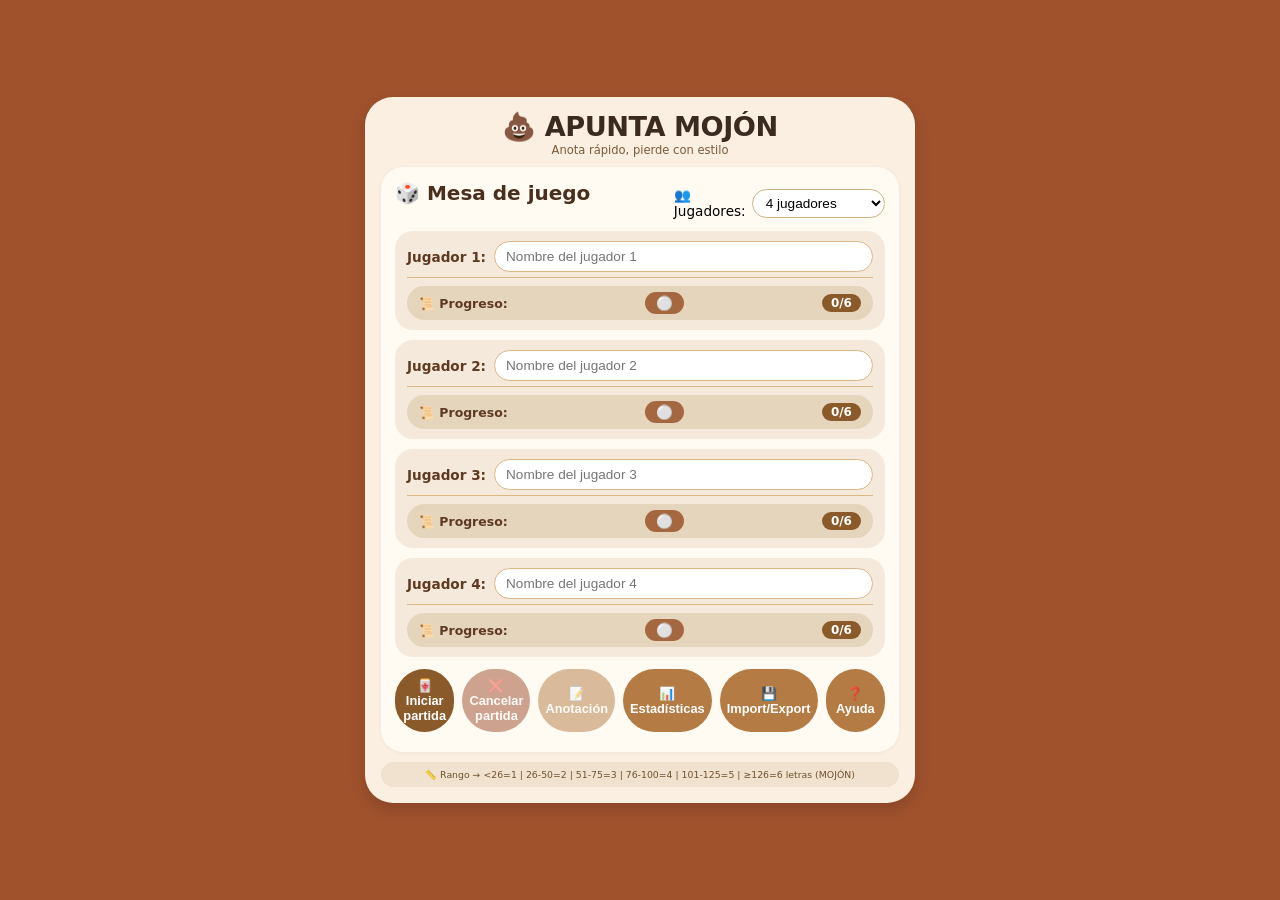
==== index.html @ 4e46ff12 "Add files via upload ApuntaMojón ver 1.0.0" ====
<!DOCTYPE html>
<html lang="es">
<head>
  <meta charset="UTF-8">
  <meta name="viewport" content="width=device-width, initial-scale=1.0, viewport-fit=cover">
  <title>ApuntaMOJÓN - Control de pérdidas en dominó</title>
  <meta name="description" content="Aplicación para control de partidas de dominó - el perdedor forma la palabra MOJÓN">
  <meta name="theme-color" content="#A0522D">
  <meta name="apple-mobile-web-app-capable" content="yes">
  <meta name="apple-mobile-web-app-status-bar-style" content="black-translucent">
  <meta name="apple-mobile-web-app-title" content="MOJÓN">
  <link rel="manifest" href="manifest.json">
  <link rel="apple-touch-icon" href="icon-192.png">
  <link rel="icon" type="image/png" sizes="192x192" href="icon-192.png">
  <link rel="icon" type="image/png" sizes="512x512" href="icon-512.png">
  <link rel="stylesheet" href="style.css">
  <script src="app.js" defer></script>
</head>
<body>
  <div class="app-container">
    <!-- CABECERA -->
    <header>
      <h1>💩 APUNTA MOJÓN</h1>
      <p class="sub">Anota rápido, pierde con estilo</p>
    </header>

    <!-- MESA DE JUEGO -->
    <div class="card" id="mesaJuego">
      <div class="card-header">
        <h2>🎲 Mesa de juego</h2>
        <div class="jugador-selector">
          <label>👥 Jugadores:</label>
          <select id="numJugadores">
            <option value="2">2 jugadores</option>
            <option value="3">3 jugadores</option>
            <option value="4" selected>4 jugadores</option>
          </select>
        </div>
      </div>
      
      <!-- Campos dinámicos de nombres -->
      <div id="nombresJugadores" class="nombres-grid"></div>
      
      <!-- Botonera principal -->
      <div class="botonera">
        <button id="btnIniciarPartida" class="btn-primary">🀄 Iniciar partida</button>
        <button id="btnCancelarPartida" class="btn-cancel" disabled>❌ Cancelar partida</button>
        <button id="btnAnotacion" class="btn-secondary" disabled>📝 Anotación</button>
        <button id="btnEstadisticas" class="btn-secondary">📊 Estadísticas</button>
        <button id="btnImportExport" class="btn-secondary">💾 Import/Export</button>
        <button id="btnAyuda" class="btn-secondary">❓ Ayuda</button>
      </div>
    </div>

    <!-- FOOTER CON RANGOS -->
    <footer class="rangos">
      <small>📏 Rango → &lt;26=1 | 26-50=2 | 51-75=3 | 76-100=4 | 101-125=5 | ≥126=6 letras (MOJÓN)</small>
    </footer>
  </div>

  <!-- ==================== MODALES ==================== -->

  <!-- MODAL ANOTACIÓN - MODIFICADO -->
  <div id="modalAnotacion" class="modal">
    <div class="modal-content modal-large">
      <h3>📝 Anotar mano</h3>
      
      <!-- Separador visual -->
      <div class="separador-modal"></div>

      <!-- Checkbox Un jugador se pegó - CON TAMAÑO DE LETRA MÁS GRANDE -->
      <div class="form-group-pegue">
        <label class="checkbox-label-pegue">
          <input type="checkbox" id="tipoPegue"> 🎯 Un jugador se pegó
        </label>
      </div>

      <div class="form-group" id="grupoCierre">
        <label>🏆 ¿Quién cerró/pegó?</label>
        <div id="listaCierre" class="opciones-lista radio-group"></div>
      </div>

      <hr class="divider">

      <div class="form-group">
        <label>💀 Perdedor(es) (pierden letras):</label>
        <div id="listaPerdedores" class="opciones-lista checkbox-group"></div>
      </div>

      <div class="form-group horizontal-group">
        <label for="tantosInput">🔢 Tantos acumulados:</label>
        <input type="number" id="tantosInput" placeholder="" step="1" class="small-input">
      </div>

      <div class="modal-buttons">
        <button id="btnCancelarAnotacion" class="btn-sec">Cancelar</button>
        <button id="btnAceptarAnotacion" class="btn-primary">✅ Aceptar</button>
      </div>
    </div>
  </div>

  <!-- MODAL ESTADÍSTICAS -->
  <div id="modalEstadisticas" class="modal">
    <div class="modal-content modal-xl">
      <div class="modal-header">
        <h2>📈 Estadísticas MOJÓN</h2>
        <button id="btnCerrarStats" class="close-btn">&times;</button>
      </div>
      
      <div class="tabs">
        <button class="tab-btn active" data-tab="diario">📅 Diario</button>
        <button class="tab-btn" data-tab="global">🌍 Global</button>
        <button class="tab-btn" data-tab="detalle">🔍 Detalle jugador</button>
      </div>

      <div id="tabDiario" class="tab-content active">
        <h3>📊 Resumen del día <span id="fechaActual"></span></h3>
        <div id="statsDiario" class="stats-table-container"></div>
        <h3>📆 Días anteriores</h3>
        <div id="statsDiasAnteriores" class="stats-table-container"></div>
      </div>

      <div id="tabGlobal" class="tab-content">
        <h3>🏆 Ranking general</h3>
        <div id="statsGlobal" class="stats-table-container"></div>
      </div>

      <div id="tabDetalle" class="tab-content">
        <label>Seleccionar jugador:</label>
        <select id="selectJugadorDetalle"></select>
        <div id="detalleJugador" class="stats-table-container"></div>
      </div>
    </div>
  </div>

  <!-- MODAL IMPORT/EXPORT -->
  <div id="modalImportExport" class="modal">
    <div class="modal-content">
      <h3>💾 Gestión de datos</h3>
      <div class="import-export-buttons">
        <button id="btnExportar" class="btn-primary">📤 Exportar JSON</button>
        <button id="btnImportar" class="btn-secondary">📥 Importar JSON</button>
      </div>
      <input type="file" id="fileImport" accept=".json" style="display:none;">
      <hr>
      <div class="import-export-buttons">
        <button id="btnLimpiarBD" class="btn-danger">🗑️ Limpiar base de datos</button>
      </div>
      <hr>
      <button id="btnCerrarImport" class="btn-sec">Cerrar</button>
    </div>
  </div>

  <!-- MODAL CONTRASEÑA -->
  <div id="modalPassword" class="modal">
    <div class="modal-content">
      <h3>🔐 Confirmar acción</h3>
      <p>Ingrese la contraseña para limpiar la base de datos:</p>
      <input type="password" id="passwordInput" placeholder="Contraseña">
      <div class="modal-buttons">
        <button id="btnCancelarPassword" class="btn-sec">Cancelar</button>
        <button id="btnConfirmarPassword" class="btn-primary">Confirmar</button>
      </div>
    </div>
  </div>

  <!-- MODAL MENSAJE INFORMATIVO -->
  <div id="modalMensaje" class="modal">
    <div class="modal-content-mensaje">
      <div class="mensaje-icon" id="mensajeIcono">⚠️</div>
      <h3 id="mensajeTitulo">Atención</h3>
      <p id="mensajeTexto" class="mensaje-texto"></p>
      <button id="btnCerrarMensaje" class="btn-final">Aceptar</button>
    </div>
  </div>

  <!-- MODAL CONFIRMACIÓN -->
  <div id="modalConfirmacion" class="modal">
    <div class="modal-content-confirmacion">
      <div class="confirmacion-icon">❓</div>
      <h3>¿Cancelar partida?</h3>
      <p id="confirmacionTexto" class="confirmacion-texto">Se perderá todo el progreso de la partida actual.</p>
      <div class="confirmacion-buttons">
        <button id="btnConfirmarNo" class="btn-sec">No, volver</button>
        <button id="btnConfirmarSi" class="btn-primary">Sí, cancelar</button>
      </div>
    </div>
  </div>

  <!-- MODAL FINAL (MOJÓN) -->
  <div id="modalFinal" class="modal">
    <div class="modal-content-final">
      <div class="mojon-icon">💩</div>
      <h2 class="mojon-title">¡MOJÓN!</h2>
      <p id="mensajeFinal" class="mojon-mensaje"></p>
      <button id="btnCerrarFinal" class="btn-final">Aceptar</button>
    </div>
  </div>
</body>
</html>
---- style.css ----
/* ========== RESET Y BASE ========== */
* {
  margin: 0;
  padding: 0;
  box-sizing: border-box;
}

body {
  font-family: system-ui, -apple-system, 'Segoe UI', Roboto, sans-serif;
  background-color: #A0522D;
  padding: 10px;
  min-height: 100vh;
  display: flex;
  align-items: center;
  justify-content: center;
}

.app-container {
  max-width: 550px;
  width: 100%;
  margin: 0 auto;
  background: rgba(255, 248, 235, 0.95);
  border-radius: 28px;
  padding: 14px 16px 16px;
  box-shadow: 0 6px 16px rgba(0, 0, 0, 0.15);
}

/* ========== HEADER ========== */
header {
  text-align: center;
  margin-bottom: 10px;
}
header h1 {
  font-size: 1.7rem;
  color: #3b2a1f;
  letter-spacing: -0.5px;
}
.sub {
  font-size: 0.72rem;
  color: #7a5a3a;
}

/* ========== CARDS ========== */
.card {
  background: #fffaf2;
  border-radius: 22px;
  padding: 14px;
  margin-bottom: 10px;
  box-shadow: 0 1px 4px rgba(0, 0, 0, 0.05);
}

.card-header {
  display: flex;
  justify-content: space-between;
  align-items: baseline;
  flex-wrap: wrap;
  margin-bottom: 12px;
}
.card-header h2 {
  font-size: 1.25rem;
  color: #4a2e1e;
}

/* ========== SELECTOR DE JUGADORES ========== */
.jugador-selector {
  display: flex;
  gap: 6px;
  align-items: center;
}
.jugador-selector label {
  font-size: 0.85rem;
}
.jugador-selector select {
  padding: 5px 9px;
  border-radius: 40px;
  border: 1px solid #cfb284;
  background: white;
  font-size: 0.85rem;
}

/* ========== GRID DE NOMBRES ========== */
.nombres-grid {
  display: flex;
  flex-direction: column;
  gap: 10px;
  margin-bottom: 12px;
  min-height: 260px;
}

.jugador-card {
  background: #f4e9db;
  border-radius: 18px;
  padding: 10px 12px;
}

.nombre-field {
  display: flex;
  align-items: center;
  gap: 8px;
  margin-bottom: 8px;
  padding-bottom: 5px;
  border-bottom: 1px solid #dbb785;
}
.nombre-field label {
  font-weight: bold;
  min-width: 78px;
  color: #5e3a22;
  font-size: 0.85rem;
}
.nombre-field input {
  flex: 1;
  padding: 7px 11px;
  border-radius: 40px;
  border: 1px solid #dbb785;
  background: white;
  font-size: 0.85rem;
}
.nombre-field input:focus {
  outline: none;
  border-color: #8b5a2b;
}

/* ========== PROGRESO MOJÓN ========== */
.progreso-individual {
  display: flex;
  justify-content: space-between;
  align-items: center;
  padding: 6px 12px;
  background: #e6d5bd;
  border-radius: 40px;
}
.progreso-individual span:first-child {
  font-size: 0.78rem;
  color: #5e3a22;
  font-weight: bold;
}
.palabra-mojon {
  background: #a5673f;
  color: white;
  padding: 3px 11px;
  border-radius: 40px;
  font-family: monospace;
  font-size: 0.85rem;
  font-weight: bold;
}
.perdidas-num {
  background: #8b5a2b;
  color: white;
  padding: 2px 9px;
  border-radius: 40px;
  font-size: 0.75rem;
  font-weight: bold;
}

/* ========== BOTONERA ========== */
.botonera {
  display: flex;
  flex-wrap: wrap;
  gap: 8px;
  margin: 10px 0 6px;
}
button {
  flex: 1;
  padding: 9px 7px;
  border: none;
  border-radius: 40px;
  font-weight: bold;
  font-size: 0.8rem;
  cursor: pointer;
  transition: 0.1s;
  background: #c48a5c;
  color: white;
}
.btn-primary {
  background: #8b5a2b;
}
.btn-secondary {
  background: #b47c44;
}
.btn-cancel {
  background: #9c4d2e;
}
.btn-cancel:hover:not(:disabled) {
  background: #7a3a21;
}
.btn-danger {
  background: #9c4d2e;
}
.btn-danger:hover {
  background: #7a3a21;
}
button:hover:not(:disabled) {
  transform: scale(0.98);
}
button:disabled {
  opacity: 0.5;
  cursor: not-allowed;
}

/* ========== FOOTER RANGOS ========== */
.rangos {
  text-align: center;
  font-size: 0.7rem;
  color: #6f4f2e;
  background: #f0e2cf;
  border-radius: 35px;
  padding: 6px 10px;
  margin-top: 6px;
}

/* ========== MODALES GENERALES ========== */
.modal {
  display: none;
  position: fixed;
  z-index: 2000;
  left: 0;
  top: 0;
  width: 100%;
  height: 100%;
  background: rgba(0, 0, 0, 0.7);
  align-items: center;
  justify-content: center;
  overflow-y: auto;
}
.modal-content {
  background: #fff8ef;
  border-radius: 28px;
  padding: 18px;
  width: 90%;
  max-width: 450px;
  max-height: 85vh;
  overflow-y: auto;
}
.modal-large {
  max-width: 500px;
}
.modal-xl {
  max-width: 750px;
  max-height: 90vh;
}

/* ========== MODAL ANOTACIÓN ========== */
.separador-modal {
  height: 1px;
  background: linear-gradient(90deg, transparent, #d4b896, transparent);
  margin: 12px 0 16px 0;
}

.form-group-pegue {
  margin-bottom: 20px;
  text-align: center;
  background: #f0e6d8;
  border-radius: 60px;
  padding: 12px 16px;
  border: 1px solid #d4b896;
}

.checkbox-label-pegue {
  display: flex;
  align-items: center;
  justify-content: center;
  gap: 10px;
  cursor: pointer;
  font-size: 1.1rem;
  font-weight: bold;
  color: #4a2e1e;
}

.checkbox-label-pegue input {
  width: 20px;
  height: 20px;
  margin: 0;
  cursor: pointer;
}

.checkbox-label-pegue:hover {
  color: #8b5a2b;
  transform: scale(1.02);
  transition: 0.1s;
}

/* ETIQUETAS DEL MODAL ANOTACIÓN - TAMAÑO MÁS GRANDE */
.form-group label {
  font-weight: bold;
  display: block;
  margin-bottom: 8px;
  font-size: 0.95rem;
  color: #4a2e1e;
}

/* Etiqueta específica para Tantos acumulados (horizontal group) */
.horizontal-group label {
  font-size: 0.95rem;
  font-weight: bold;
  color: #4a2e1e;
}

/* ========== MODAL MENSAJE INFORMATIVO ========== */
.modal-content-mensaje {
  background: linear-gradient(135deg, #fff8ef 0%, #f5e6d3 100%);
  border-radius: 32px;
  padding: 28px 24px;
  width: 85%;
  max-width: 320px;
  text-align: center;
  box-shadow: 0 12px 28px rgba(0, 0, 0, 0.3);
  border: 2px solid #d4a373;
}
.mensaje-icon {
  font-size: 3.5rem;
  margin-bottom: 12px;
}
.mensaje-texto {
  font-size: 1.1rem;
  color: #4a2e1e;
  margin: 16px 0;
  line-height: 1.4;
}

/* ========== MODAL CONFIRMACIÓN ========== */
.modal-content-confirmacion {
  background: linear-gradient(135deg, #fff8ef 0%, #f5e6d3 100%);
  border-radius: 32px;
  padding: 28px 24px;
  width: 85%;
  max-width: 340px;
  text-align: center;
  box-shadow: 0 12px 28px rgba(0, 0, 0, 0.3);
  border: 2px solid #d4a373;
}
.confirmacion-icon {
  font-size: 3.5rem;
  margin-bottom: 12px;
}
.confirmacion-texto {
  font-size: 1rem;
  color: #4a2e1e;
  margin: 12px 0 20px;
}
.confirmacion-buttons {
  display: flex;
  gap: 12px;
  justify-content: center;
}
.confirmacion-buttons button {
  flex: 1;
  max-width: 120px;
}

/* ========== MODAL FINAL (MOJÓN) ========== */
.modal-content-final {
  background: linear-gradient(135deg, #8b5a2b 0%, #5c3a1a 100%);
  border-radius: 48px;
  padding: 32px 24px;
  width: 85%;
  max-width: 350px;
  text-align: center;
  box-shadow: 0 20px 40px rgba(0, 0, 0, 0.4);
  animation: modalEntrar 0.3s ease-out;
}
@keyframes modalEntrar {
  from {
    transform: scale(0.8);
    opacity: 0;
  }
  to {
    transform: scale(1);
    opacity: 1;
  }
}
.mojon-icon {
  font-size: 5rem;
  animation: bounce 0.5s ease;
}
@keyframes bounce {
  0%, 100% {
    transform: translateY(0);
  }
  50% {
    transform: translateY(-15px);
  }
}
.mojon-title {
  font-size: 2.5rem;
  color: #ffd966;
  text-shadow: 3px 3px 0 #5c3a1a;
  margin: 12px 0;
  letter-spacing: 4px;
}
.mojon-mensaje {
  font-size: 1.2rem;
  color: #fff8ef;
  background: rgba(0, 0, 0, 0.3);
  padding: 12px;
  border-radius: 60px;
  margin: 16px 0;
  font-weight: bold;
}
.btn-final {
  background: #ffd966;
  color: #5c3a1a;
  padding: 12px 24px;
  font-size: 1.1rem;
  font-weight: bold;
  border: none;
  border-radius: 60px;
  cursor: pointer;
  transition: 0.1s;
  width: auto;
  min-width: 120px;
}
.btn-final:hover {
  background: #ffed9e;
  transform: scale(1.02);
}

/* ========== MODAL HEADER ========== */
.modal-header {
  display: flex;
  justify-content: space-between;
  align-items: center;
  margin-bottom: 14px;
}
.close-btn {
  background: none;
  font-size: 28px;
  color: #8b5a2b;
  padding: 0;
  width: 32px;
  cursor: pointer;
}
.close-btn:hover {
  opacity: 0.7;
}

/* ========== FORMULARIOS EN MODALES ========== */
.opciones-lista.radio-group,
.opciones-lista.checkbox-group {
  display: flex;
  flex-wrap: wrap;
  gap: 12px;
  margin: 8px 0 4px;
  justify-content: center;
}

.opciones-lista.radio-group label,
.opciones-lista.checkbox-group label {
  display: flex;
  align-items: center;
  gap: 6px;
  background: #f0e2cf;
  padding: 6px 16px;
  border-radius: 40px;
  font-weight: normal;
  font-size: 0.85rem;
  cursor: pointer;
  transition: background 0.1s;
}

.opciones-lista.radio-group label:hover,
.opciones-lista.checkbox-group label:hover {
  background: #e6d5bd;
}

.opciones-lista input[type="radio"],
.opciones-lista input[type="checkbox"] {
  width: 16px;
  height: 16px;
  margin: 0;
  cursor: pointer;
}

.divider {
  margin: 16px 0;
  border: none;
  border-top: 1px solid #d4b896;
}

.horizontal-group {
  display: flex;
  align-items: center;
  gap: 12px;
  margin: 16px 0 20px;
  flex-wrap: wrap;
}
.horizontal-group label {
  margin-bottom: 0;
  white-space: nowrap;
}
.small-input {
  width: 120px;
  padding: 8px 12px;
  text-align: center;
  font-size: 1rem;
  font-weight: bold;
}

.form-group {
  margin-bottom: 14px;
}

input,
select {
  padding: 8px 11px;
  border-radius: 40px;
  border: 1px solid #cfb284;
  width: 100%;
  font-size: 0.85rem;
  background: white;
}
input:focus,
select:focus {
  outline: none;
  border-color: #8b5a2b;
}

.modal-buttons {
  display: flex;
  gap: 10px;
  margin-top: 16px;
}
.btn-sec {
  background: #b48b5a;
}

/* ========== IMPORT/EXPORT ========== */
.import-export-buttons {
  display: flex;
  gap: 12px;
  margin: 12px 0;
}
.import-export-buttons button {
  flex: 1;
}

/* ========== TABS ESTADÍSTICAS ========== */
.tabs {
  display: flex;
  gap: 8px;
  margin-bottom: 16px;
}
.tab-btn {
  flex: 1;
  background: #dccfba;
  color: #4a2e1e;
  font-size: 0.8rem;
  padding: 7px 5px;
}
.tab-btn.active {
  background: #8b5a2b;
  color: white;
}
.tab-content {
  display: none;
}
.tab-content.active {
  display: block;
}
.tab-content h3 {
  font-size: 0.95rem;
  margin-bottom: 10px;
  color: #4a2e1e;
}

/* ========== TABLAS ESTADÍSTICAS ========== */
.stats-table-container {
  overflow-x: auto;
  margin: 10px 0;
}
.stats-table {
  width: 100%;
  border-collapse: collapse;
  font-size: 0.8rem;
}
.stats-table th,
.stats-table td {
  border: 1px solid #ddc7a8;
  padding: 8px 6px;
  text-align: center;
}
.stats-table th {
  background: #8b5a2b;
  color: white;
  font-weight: bold;
}
.stats-table tr:nth-child(even) {
  background: #f5eddf;
}

/* ========== GRUPOS DE FECHA ========== */
.fecha-grupo {
  background: #dbbc91;
  margin-top: 16px;
  margin-bottom: 8px;
  padding: 8px 12px;
  border-radius: 40px;
  font-weight: bold;
  font-size: 0.9rem;
  color: #2d1f12;
}
.fecha-grupo:first-of-type {
  margin-top: 0;
}

/* ========== DETALLE DEL JUGADOR ========== */
.detalle-jugador {
  background: #f4e9db;
  border-radius: 24px;
  padding: 16px;
  margin-top: 12px;
}
.detalle-header {
  text-align: center;
  margin-bottom: 16px;
  padding-bottom: 12px;
  border-bottom: 2px solid #d4b896;
}
.detalle-nombre {
  font-size: 1.3rem;
  font-weight: bold;
  color: #4a2e1e;
  background: #e6d5bd;
  padding: 6px 20px;
  border-radius: 40px;
  display: inline-block;
}
.detalle-grid {
  display: grid;
  grid-template-columns: repeat(2, 1fr);
  gap: 12px;
}
.detalle-item {
  background: #fff8ef;
  border-radius: 16px;
  padding: 12px;
  text-align: center;
  box-shadow: 0 1px 3px rgba(0, 0, 0, 0.1);
}
.detalle-label {
  display: block;
  font-size: 0.7rem;
  color: #7a5a3a;
  text-transform: uppercase;
  letter-spacing: 0.5px;
  margin-bottom: 6px;
}
.detalle-valor {
  display: block;
  font-size: 1.4rem;
  font-weight: bold;
  color: #4a2e1e;
}
.detalle-sub {
  font-size: 0.8rem;
  font-weight: normal;
  color: #8b5a2b;
}

/* ========== MODAL DE AYUDA ========== */
.ayuda-contenido {
  max-height: 60vh;
  overflow-y: auto;
  padding-right: 8px;
}
.ayuda-contenido h3 {
  background: #e6d5bd;
  padding: 8px 12px;
  border-radius: 40px;
  margin: 16px 0 8px;
  font-size: 1rem;
  color: #4a2e1e;
}
.ayuda-contenido ul,
.ayuda-contenido ol {
  margin-left: 20px;
  margin-bottom: 12px;
}
.ayuda-contenido li {
  margin: 6px 0;
  color: #5e3a22;
}
.creditos {
  background: #f0e2cf;
  border-radius: 20px;
  padding: 16px;
  text-align: center;
  margin-top: 16px;
}
.creditos p {
  margin: 4px 0;
  color: #4a2e1e;
}

/* ========== UTILIDADES ========== */
hr {
  margin: 12px 0;
  border: none;
  border-top: 1px solid #ddc7a8;
}

/* ========== RESPONSIVE (MÓVIL) ========== */
@media (max-width: 480px) {
  .detalle-grid {
    grid-template-columns: 1fr;
    gap: 8px;
  }
  
  .detalle-item {
    display: flex;
    justify-content: space-between;
    align-items: center;
    text-align: left;
    padding: 10px 14px;
  }
  
  .detalle-label {
    margin-bottom: 0;
    font-size: 0.75rem;
  }
  
  .detalle-valor {
    font-size: 1.1rem;
  }
  
  .stats-table {
    font-size: 0.7rem;
  }
  
  .stats-table th,
  .stats-table td {
    padding: 5px 3px;
  }
  
  .modal-xl {
    max-width: 95%;
    padding: 14px;
  }
  
  .form-group-pegue {
    padding: 10px 12px;
  }
  
  .checkbox-label-pegue {
    font-size: 0.95rem;
  }
  
  /* Ajuste de etiquetas en móvil */
  .form-group label {
    font-size: 0.9rem;
  }
  
  .horizontal-group label {
    font-size: 0.9rem;
  }
}
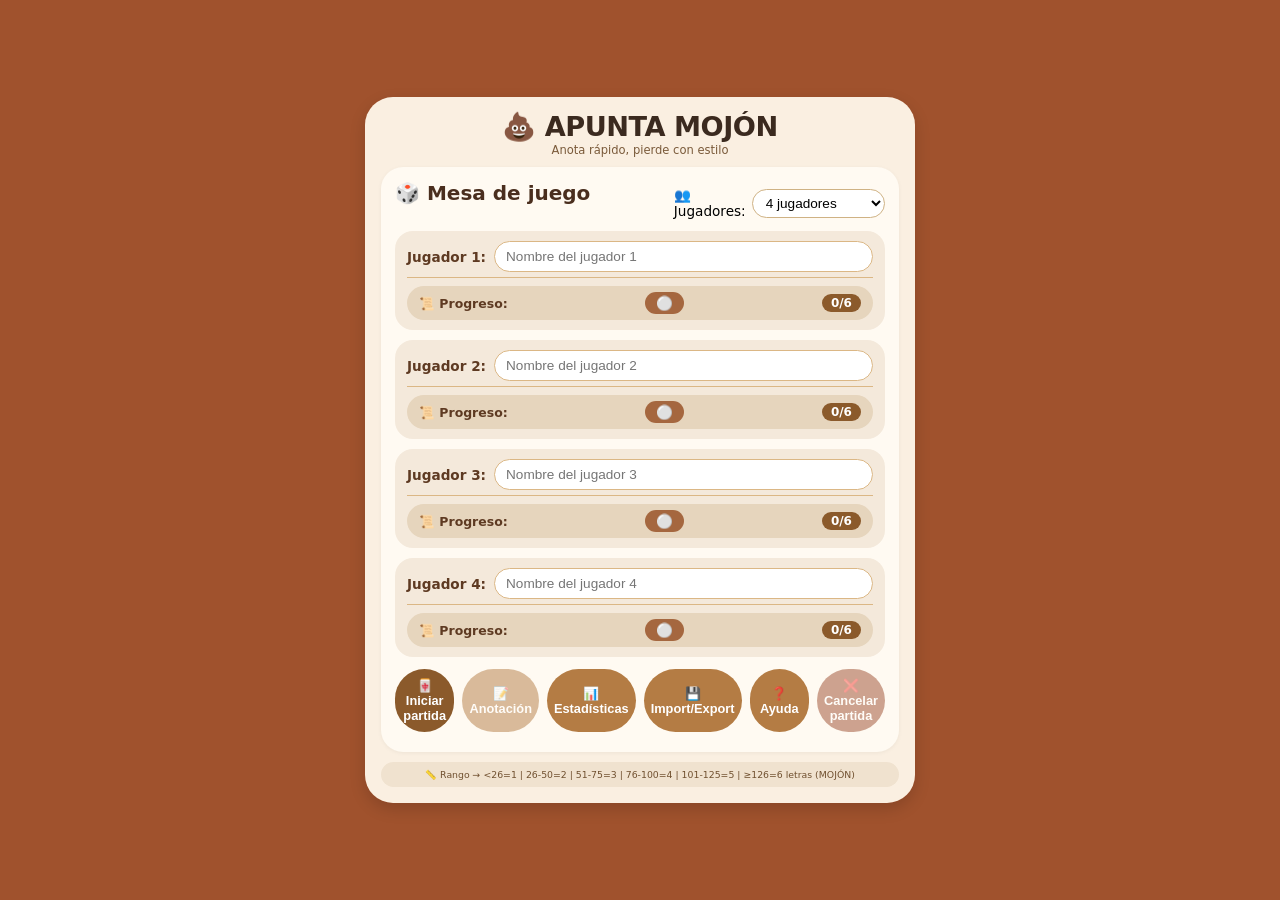
==== commit b0d2dc44: "Update index.html Mejoras v1.0.0" ====
--- a/index.html
+++ b/index.html
@@ -9,12 +9,12 @@
   <meta name="apple-mobile-web-app-capable" content="yes">
   <meta name="apple-mobile-web-app-status-bar-style" content="black-translucent">
   <meta name="apple-mobile-web-app-title" content="MOJÓN">
-  <link rel="manifest" href="manifest.json">
-  <link rel="apple-touch-icon" href="icon-192.png">
-  <link rel="icon" type="image/png" sizes="192x192" href="icon-192.png">
-  <link rel="icon" type="image/png" sizes="512x512" href="icon-512.png">
-  <link rel="stylesheet" href="style.css">
-  <script src="app.js" defer></script>
+  <link rel="manifest" href="./manifest.json">
+  <link rel="apple-touch-icon" href="./icon-192.png">
+  <link rel="icon" type="image/png" sizes="192x192" href="./icon-192.png">
+  <link rel="icon" type="image/png" sizes="512x512" href="./icon-512.png">
+  <link rel="stylesheet" href="./style.css">
+  <script src="./app.js" defer></script>
 </head>
 <body>
   <div class="app-container">
@@ -38,17 +38,17 @@
         </div>
       </div>
       
-      <!-- Campos dinámicos de nombres -->
+      <!-- Campos dinámicos de nombres (siempre 4) -->
       <div id="nombresJugadores" class="nombres-grid"></div>
       
       <!-- Botonera principal -->
       <div class="botonera">
         <button id="btnIniciarPartida" class="btn-primary">🀄 Iniciar partida</button>
-        <button id="btnCancelarPartida" class="btn-cancel" disabled>❌ Cancelar partida</button>
         <button id="btnAnotacion" class="btn-secondary" disabled>📝 Anotación</button>
         <button id="btnEstadisticas" class="btn-secondary">📊 Estadísticas</button>
         <button id="btnImportExport" class="btn-secondary">💾 Import/Export</button>
         <button id="btnAyuda" class="btn-secondary">❓ Ayuda</button>
+        <button id="btnCancelarPartida" class="btn-cancel" disabled>❌ Cancelar partida</button>
       </div>
     </div>
 
@@ -60,15 +60,13 @@
 
   <!-- ==================== MODALES ==================== -->
 
-  <!-- MODAL ANOTACIÓN - MODIFICADO -->
+  <!-- MODAL ANOTACIÓN -->
   <div id="modalAnotacion" class="modal">
     <div class="modal-content modal-large">
       <h3>📝 Anotar mano</h3>
       
-      <!-- Separador visual -->
       <div class="separador-modal"></div>
 
-      <!-- Checkbox Un jugador se pegó - CON TAMAÑO DE LETRA MÁS GRANDE -->
       <div class="form-group-pegue">
         <label class="checkbox-label-pegue">
           <input type="checkbox" id="tipoPegue"> 🎯 Un jugador se pegó
@@ -114,7 +112,7 @@
       </div>
 
       <div id="tabDiario" class="tab-content active">
-        <h3>📊 Resumen del día <span id="fechaActual"></span></h3>
+        <h3>Resumen del día <span id="fechaActual"></span></h3>
         <div id="statsDiario" class="stats-table-container"></div>
         <h3>📆 Días anteriores</h3>
         <div id="statsDiasAnteriores" class="stats-table-container"></div>
@@ -197,4 +195,4 @@
     </div>
   </div>
 </body>
-</html>+</html>
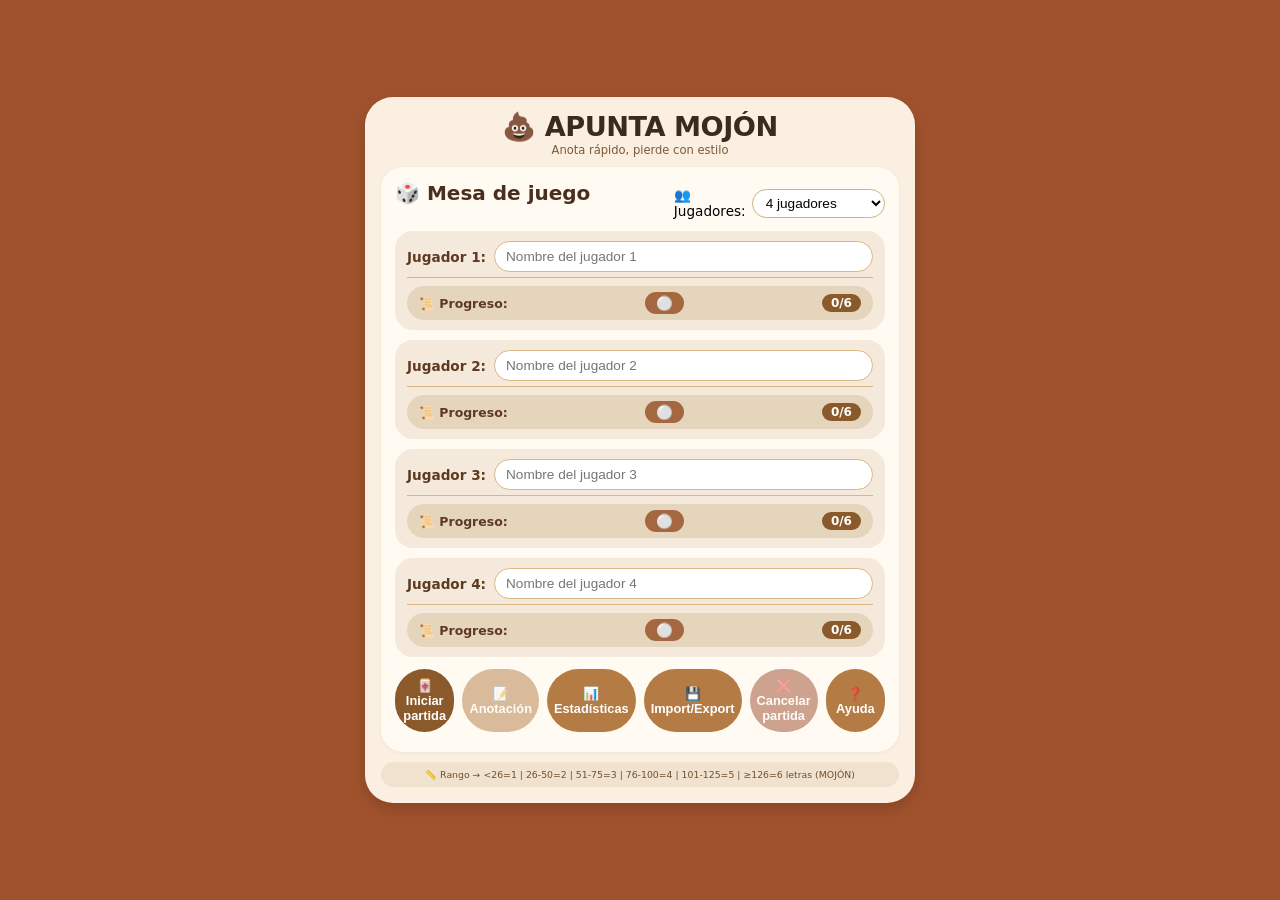
==== commit 0230b1ef: "Update index.html Mejoras v1.0.0" ====
--- a/index.html
+++ b/index.html
@@ -41,14 +41,14 @@
       <!-- Campos dinámicos de nombres (siempre 4) -->
       <div id="nombresJugadores" class="nombres-grid"></div>
       
-      <!-- Botonera principal -->
+      <!-- BOTONERA CON ORDEN CORREGIDO: Iniciar, Anotación, Estadísticas, Import/Export, Cancelar, Ayuda -->
       <div class="botonera">
         <button id="btnIniciarPartida" class="btn-primary">🀄 Iniciar partida</button>
         <button id="btnAnotacion" class="btn-secondary" disabled>📝 Anotación</button>
         <button id="btnEstadisticas" class="btn-secondary">📊 Estadísticas</button>
         <button id="btnImportExport" class="btn-secondary">💾 Import/Export</button>
+        <button id="btnCancelarPartida" class="btn-cancel" disabled>❌ Cancelar partida</button>
         <button id="btnAyuda" class="btn-secondary">❓ Ayuda</button>
-        <button id="btnCancelarPartida" class="btn-cancel" disabled>❌ Cancelar partida</button>
       </div>
     </div>
 
--- a/style.css
+++ b/style.css
@@ -25,7 +25,6 @@
   box-shadow: 0 6px 16px rgba(0, 0, 0, 0.15);
 }
 
-/* ========== HEADER ========== */
 header {
   text-align: center;
   margin-bottom: 10px;
@@ -40,7 +39,6 @@
   color: #7a5a3a;
 }
 
-/* ========== CARDS ========== */
 .card {
   background: #fffaf2;
   border-radius: 22px;
@@ -61,7 +59,6 @@
   color: #4a2e1e;
 }
 
-/* ========== SELECTOR DE JUGADORES ========== */
 .jugador-selector {
   display: flex;
   gap: 6px;
@@ -78,19 +75,19 @@
   font-size: 0.85rem;
 }
 
-/* ========== GRID DE NOMBRES ========== */
 .nombres-grid {
   display: flex;
   flex-direction: column;
   gap: 10px;
   margin-bottom: 12px;
-  min-height: 260px;
+  min-height: 340px;
 }
 
 .jugador-card {
   background: #f4e9db;
   border-radius: 18px;
   padding: 10px 12px;
+  transition: all 0.2s ease;
 }
 
 .nombre-field {
@@ -119,8 +116,12 @@
   outline: none;
   border-color: #8b5a2b;
 }
-
-/* ========== PROGRESO MOJÓN ========== */
+.nombre-field input:disabled {
+  background: #e6d5bd;
+  opacity: 0.7;
+  cursor: not-allowed;
+}
+
 .progreso-individual {
   display: flex;
   justify-content: space-between;
@@ -152,7 +153,6 @@
   font-weight: bold;
 }
 
-/* ========== BOTONERA ========== */
 .botonera {
   display: flex;
   flex-wrap: wrap;
@@ -197,7 +197,6 @@
   cursor: not-allowed;
 }
 
-/* ========== FOOTER RANGOS ========== */
 .rangos {
   text-align: center;
   font-size: 0.7rem;
@@ -208,7 +207,6 @@
   margin-top: 6px;
 }
 
-/* ========== MODALES GENERALES ========== */
 .modal {
   display: none;
   position: fixed;
@@ -239,7 +237,6 @@
   max-height: 90vh;
 }
 
-/* ========== MODAL ANOTACIÓN ========== */
 .separador-modal {
   height: 1px;
   background: linear-gradient(90deg, transparent, #d4b896, transparent);
@@ -279,7 +276,6 @@
   transition: 0.1s;
 }
 
-/* ETIQUETAS DEL MODAL ANOTACIÓN - TAMAÑO MÁS GRANDE */
 .form-group label {
   font-weight: bold;
   display: block;
@@ -288,14 +284,12 @@
   color: #4a2e1e;
 }
 
-/* Etiqueta específica para Tantos acumulados (horizontal group) */
 .horizontal-group label {
   font-size: 0.95rem;
   font-weight: bold;
   color: #4a2e1e;
 }
 
-/* ========== MODAL MENSAJE INFORMATIVO ========== */
 .modal-content-mensaje {
   background: linear-gradient(135deg, #fff8ef 0%, #f5e6d3 100%);
   border-radius: 32px;
@@ -317,7 +311,6 @@
   line-height: 1.4;
 }
 
-/* ========== MODAL CONFIRMACIÓN ========== */
 .modal-content-confirmacion {
   background: linear-gradient(135deg, #fff8ef 0%, #f5e6d3 100%);
   border-radius: 32px;
@@ -347,7 +340,6 @@
   max-width: 120px;
 }
 
-/* ========== MODAL FINAL (MOJÓN) ========== */
 .modal-content-final {
   background: linear-gradient(135deg, #8b5a2b 0%, #5c3a1a 100%);
   border-radius: 48px;
@@ -414,7 +406,6 @@
   transform: scale(1.02);
 }
 
-/* ========== MODAL HEADER ========== */
 .modal-header {
   display: flex;
   justify-content: space-between;
@@ -433,7 +424,6 @@
   opacity: 0.7;
 }
 
-/* ========== FORMULARIOS EN MODALES ========== */
 .opciones-lista.radio-group,
 .opciones-lista.checkbox-group {
   display: flex;
@@ -523,7 +513,6 @@
   background: #b48b5a;
 }
 
-/* ========== IMPORT/EXPORT ========== */
 .import-export-buttons {
   display: flex;
   gap: 12px;
@@ -533,7 +522,6 @@
   flex: 1;
 }
 
-/* ========== TABS ESTADÍSTICAS ========== */
 .tabs {
   display: flex;
   gap: 8px;
@@ -562,7 +550,6 @@
   color: #4a2e1e;
 }
 
-/* ========== TABLAS ESTADÍSTICAS ========== */
 .stats-table-container {
   overflow-x: auto;
   margin: 10px 0;
@@ -587,7 +574,6 @@
   background: #f5eddf;
 }
 
-/* ========== GRUPOS DE FECHA ========== */
 .fecha-grupo {
   background: #dbbc91;
   margin-top: 16px;
@@ -602,7 +588,6 @@
   margin-top: 0;
 }
 
-/* ========== DETALLE DEL JUGADOR ========== */
 .detalle-jugador {
   background: #f4e9db;
   border-radius: 24px;
@@ -656,55 +641,17 @@
   color: #8b5a2b;
 }
 
-/* ========== MODAL DE AYUDA ========== */
-.ayuda-contenido {
-  max-height: 60vh;
-  overflow-y: auto;
-  padding-right: 8px;
-}
-.ayuda-contenido h3 {
-  background: #e6d5bd;
-  padding: 8px 12px;
-  border-radius: 40px;
-  margin: 16px 0 8px;
-  font-size: 1rem;
-  color: #4a2e1e;
-}
-.ayuda-contenido ul,
-.ayuda-contenido ol {
-  margin-left: 20px;
-  margin-bottom: 12px;
-}
-.ayuda-contenido li {
-  margin: 6px 0;
-  color: #5e3a22;
-}
-.creditos {
-  background: #f0e2cf;
-  border-radius: 20px;
-  padding: 16px;
-  text-align: center;
-  margin-top: 16px;
-}
-.creditos p {
-  margin: 4px 0;
-  color: #4a2e1e;
-}
-
-/* ========== UTILIDADES ========== */
 hr {
   margin: 12px 0;
   border: none;
   border-top: 1px solid #ddc7a8;
 }
 
-/* ========== RESPONSIVE (MÓVIL) ========== */
 @media (max-width: 480px) {
   .detalle-grid {
     grid-template-columns: 1fr;
     gap: 8px;
   }
-  
   .detalle-item {
     display: flex;
     justify-content: space-between;
@@ -712,44 +659,34 @@
     text-align: left;
     padding: 10px 14px;
   }
-  
   .detalle-label {
     margin-bottom: 0;
     font-size: 0.75rem;
   }
-  
   .detalle-valor {
     font-size: 1.1rem;
   }
-  
   .stats-table {
     font-size: 0.7rem;
   }
-  
   .stats-table th,
   .stats-table td {
     padding: 5px 3px;
   }
-  
   .modal-xl {
     max-width: 95%;
     padding: 14px;
   }
-  
   .form-group-pegue {
     padding: 10px 12px;
   }
-  
   .checkbox-label-pegue {
     font-size: 0.95rem;
   }
-  
-  /* Ajuste de etiquetas en móvil */
   .form-group label {
     font-size: 0.9rem;
   }
-  
   .horizontal-group label {
     font-size: 0.9rem;
   }
-}+}
